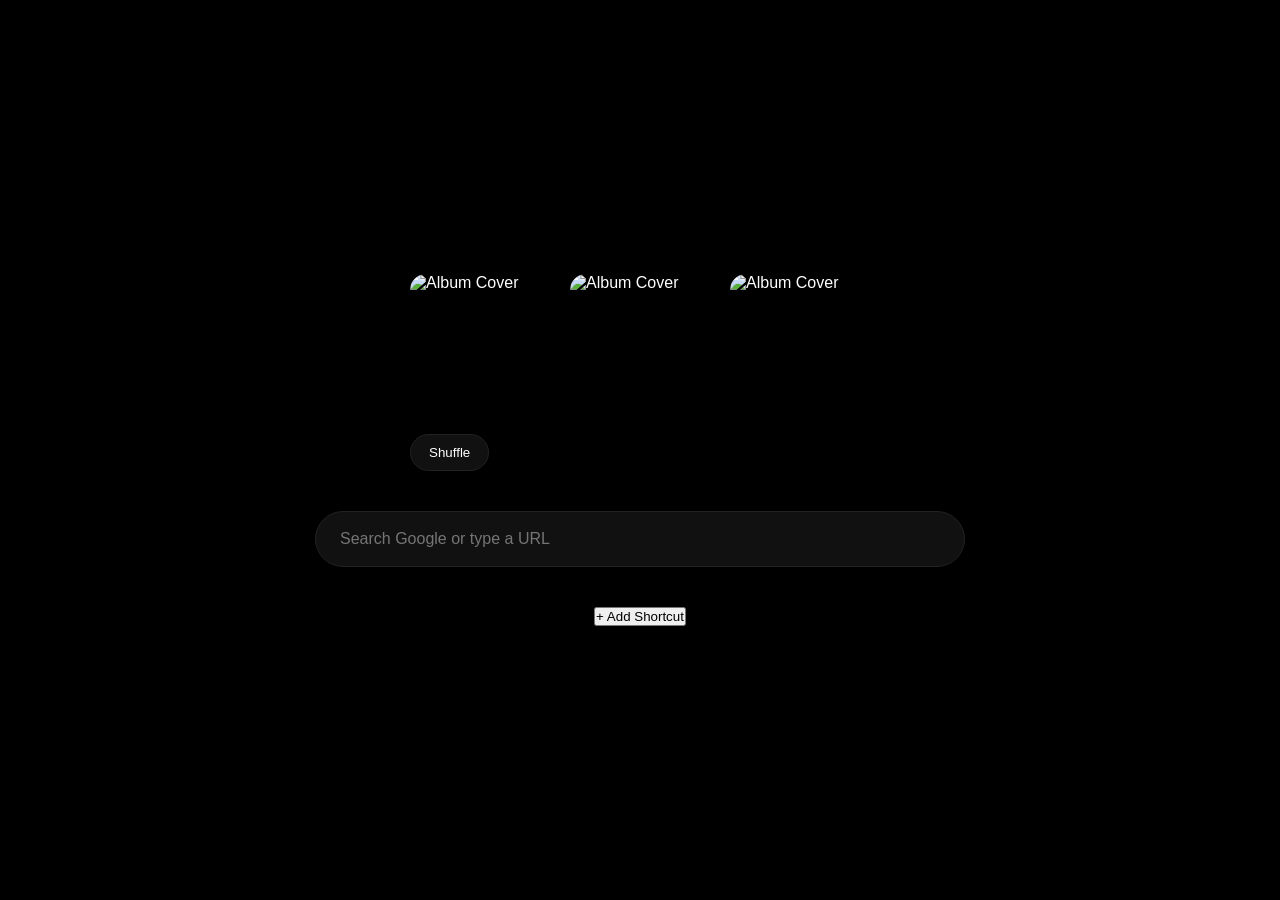
==== index.html @ b963349f "Initial Chrome new tab extension" ====
<!DOCTYPE html>
<html lang="en">
<head>
  <meta charset="UTF-8" />
  <meta name="viewport" content="width=device-width, initial-scale=1.0"/>
  <title>New Tab</title>

  <link rel="stylesheet" href="style.css">
</head>
<body>

  <main class="container">

    <!-- Album Section -->
    <section class="album-showcase">
      <div class="albums" id="albums"></div>

      <button id="shuffleBtn">Shuffle</button>
    </section>

    <!-- Search -->
    <section class="search-section">

      <form action="https://www.google.com/search" method="GET">
        <input
          type="text"
          name="q"
          placeholder="Search Google or type a URL"
          autocomplete="off"
        />
      </form>

    </section>

    <!-- Shortcuts -->
    <section class="shortcuts-section">

      <div class="shortcuts-grid" id="shortcutsGrid"></div>

      <button id="addShortcutBtn">
        + Add Shortcut
      </button>

    </section>

  </main>

  <!-- Modal -->
  <div class="modal hidden" id="modal">

    <div class="modal-content">

      <h2>Add Shortcut</h2>

      <input type="text" id="siteTitle" placeholder="Title">

      <input type="text" id="siteURL" placeholder="https://example.com">

      <button id="saveShortcut">
        Save
      </button>

    </div>

  </div>

  <script src="script.js"></script>

</body>
</html>
---- style.css ----
* {
  margin: 0;
  padding: 0;
  box-sizing: border-box;
}

body {
  background: #000;
  color: white;
  font-family: Arial, sans-serif;

  min-height: 100vh;

  display: flex;
  justify-content: center;
  align-items: center;
}

.container {
  width: 100%;
  max-width: 900px;

  display: flex;
  flex-direction: column;
  align-items: center;

  gap: 40px;
}

/* Albums */

.albums {
  display: flex;
  gap: 20px;
}

.albums img {
  width: 140px;
  height: 140px;

  border-radius: 16px;

  object-fit: cover;

  cursor: pointer;

  transition:
    transform 0.25s ease,
    box-shadow 0.25s ease;
}

.albums img:hover {
  transform: translateY(-6px) scale(1.03);

  box-shadow:
    0 10px 30px rgba(255,255,255,0.15);
}

/* Shuffle */

#shuffleBtn {
  margin-top: 20px;

  background: #111;
  color: white;

  border: 1px solid #222;

  padding: 10px 18px;

  border-radius: 999px;

  cursor: pointer;
}

/* Search */

.search-section form {
  width: 650px;
}

.search-section input {
  width: 100%;

  padding: 18px 24px;

  border-radius: 999px;

  border: 1px solid #222;

  background: #111;

  color: white;

  font-size: 16px;

  outline: none;

  transition:
    border 0.2s ease,
    box-shadow 0.2s ease;
}

.search-section input:focus {
  border-color: #444;

  box-shadow:
    0 0 15px rgba(255,255,255,0.08);
}

/* Shortcuts */

.shortcuts-grid {
  display: grid;

  grid-template-columns:
    repeat(4, 1fr);

  gap: 20px;
}

.shortcut {
  display: flex;
  flex-direction: column;
  align-items: center;

  gap: 10px;

  cursor: pointer;
}

.shortcut-icon {
  width: 52px;
  height: 52px;

  border-radius: 50%;

  background: #111;

  display: flex;
  justify-content: center;
  align-items: center;

  transition:
    transform 0.2s ease,
    background 0.2s ease;
}

.shortcut:hover .shortcut-icon {
  transform: scale(1.08);

  background: #1a1a1a;
}

/* Modal */

.modal {
  position: fixed;
  inset: 0;

  background: rgba(0,0,0,0.7);

  display: flex;
  justify-content: center;
  align-items: center;
}

.hidden {
  display: none;
}

.modal-content {
  background: #111;

  padding: 30px;

  border-radius: 20px;

  width: 350px;

  display: flex;
  flex-direction: column;

  gap: 15px;
}

.modal-content input,
.modal-content button {
  padding: 12px;

  border-radius: 12px;

  border: none;
}
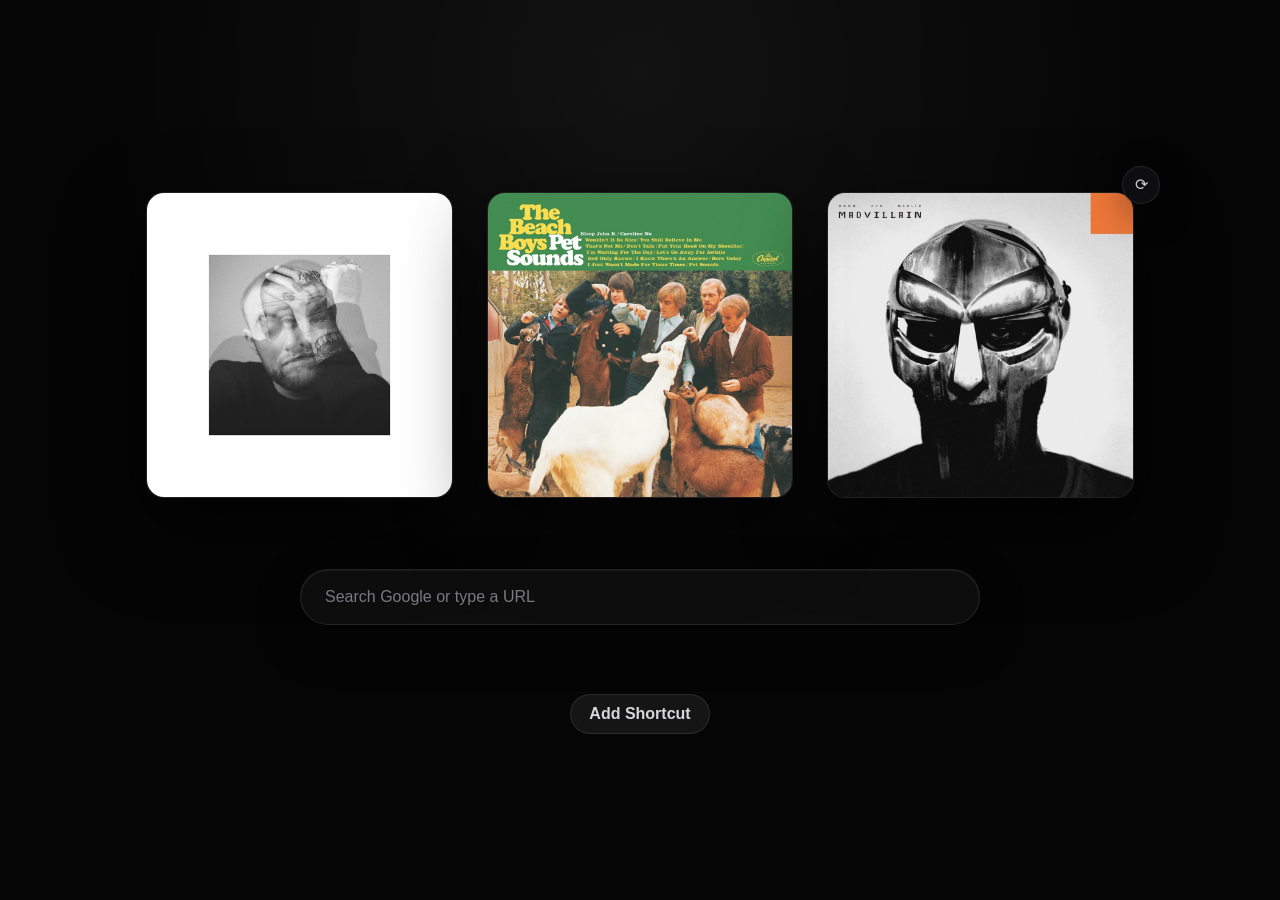
==== commit 844e03b4: "Polish new tab UI" ====
--- a/index.html
+++ b/index.html
@@ -4,7 +4,9 @@
   <meta charset="UTF-8" />
   <meta name="viewport" content="width=device-width, initial-scale=1.0"/>
   <title>New Tab</title>
+  <meta name="theme-color" content="#050505">
 
+  <link rel="icon" href="chrome-logo-sketch-symbol-variant.png" type="image/png">
   <link rel="stylesheet" href="style.css">
 </head>
 <body>
@@ -12,16 +14,18 @@
   <main class="container">
 
     <!-- Album Section -->
-    <section class="album-showcase">
+    <section class="album-showcase" aria-label="Album showcase">
+      <button id="shuffleBtn" class="icon-button" type="button" aria-label="Refresh albums" title="Refresh albums">
+        &#10227;
+      </button>
+
       <div class="albums" id="albums"></div>
-
-      <button id="shuffleBtn">Shuffle</button>
     </section>
 
     <!-- Search -->
     <section class="search-section">
 
-      <form action="https://www.google.com/search" method="GET">
+      <form action="https://www.google.com/search" method="GET" role="search">
         <input
           type="text"
           name="q"
@@ -37,8 +41,8 @@
 
       <div class="shortcuts-grid" id="shortcutsGrid"></div>
 
-      <button id="addShortcutBtn">
-        + Add Shortcut
+      <button id="addShortcutBtn" type="button">
+        Add Shortcut
       </button>
 
     </section>
@@ -46,19 +50,22 @@
   </main>
 
   <!-- Modal -->
-  <div class="modal hidden" id="modal">
+  <div class="modal hidden" id="modal" aria-hidden="true">
 
-    <div class="modal-content">
+    <div class="modal-content" role="dialog" aria-modal="true" aria-labelledby="modalTitle">
 
-      <h2>Add Shortcut</h2>
+      <h2 id="modalTitle">Add Shortcut</h2>
 
-      <input type="text" id="siteTitle" placeholder="Title">
+      <label for="siteTitle">Title</label>
+      <input type="text" id="siteTitle" placeholder="Title" autocomplete="off">
 
-      <input type="text" id="siteURL" placeholder="https://example.com">
+      <label for="siteURL">URL</label>
+      <input type="text" id="siteURL" placeholder="https://example.com" autocomplete="off">
 
-      <button id="saveShortcut">
-        Save
-      </button>
+      <div class="modal-actions">
+        <button id="cancelShortcut" class="secondary-button" type="button">Cancel</button>
+        <button id="saveShortcut" type="button">Save</button>
+      </div>
 
     </div>
 
@@ -67,4 +74,4 @@
   <script src="script.js"></script>
 
 </body>
-</html>+</html>
--- a/style.css
+++ b/style.css
@@ -1,155 +1,309 @@
+:root {
+  color-scheme: dark;
+  --bg: #050505;
+  --panel: #0d0d0f;
+  --panel-soft: #151517;
+  --line: rgba(255, 255, 255, 0.09);
+  --line-strong: rgba(255, 255, 255, 0.16);
+  --text: #f4f4f4;
+  --muted: #9b9b9f;
+  --shadow: 0 22px 70px rgba(0, 0, 0, 0.55);
+  --ease: cubic-bezier(0.22, 1, 0.36, 1);
+}
+
 * {
   margin: 0;
   padding: 0;
   box-sizing: border-box;
 }
 
+html {
+  min-height: 100%;
+}
+
 body {
-  background: #000;
-  color: white;
-  font-family: Arial, sans-serif;
-
   min-height: 100vh;
-
-  display: flex;
-  justify-content: center;
-  align-items: center;
+  background:
+    radial-gradient(circle at 50% 8%, rgba(255, 255, 255, 0.055), transparent 34rem),
+    var(--bg);
+  color: var(--text);
+  font-family: Arial, Helvetica, sans-serif;
+  display: grid;
+  place-items: center;
+  padding: clamp(28px, 5vh, 64px) 20px;
+}
+
+button,
+input {
+  font: inherit;
+}
+
+button {
+  border: 0;
 }
 
 .container {
-  width: 100%;
-  max-width: 900px;
-
+  width: min(100%, 1080px);
   display: flex;
   flex-direction: column;
   align-items: center;
-
-  gap: 40px;
-}
-
-/* Albums */
+  gap: clamp(34px, 5vh, 56px);
+}
+
+/* Album showcase */
+
+.album-showcase {
+  position: relative;
+  width: min(100%, 920px);
+  padding: clamp(16px, 2.5vw, 26px);
+}
 
 .albums {
-  display: flex;
-  gap: 20px;
+  display: grid;
+  grid-template-columns: repeat(3, minmax(0, 1fr));
+  gap: clamp(18px, 3.2vw, 34px);
+  align-items: center;
+}
+
+.album-link {
+  display: block;
+  aspect-ratio: 1;
+  border-radius: 18px;
+  outline: 0;
+}
+
+.album-link:focus-visible {
+  box-shadow: 0 0 0 3px rgba(255, 255, 255, 0.22);
 }
 
 .albums img {
-  width: 140px;
-  height: 140px;
-
-  border-radius: 16px;
-
+  width: 100%;
+  height: 100%;
+  display: block;
+  border-radius: inherit;
   object-fit: cover;
-
+  background: var(--panel);
+  border: 1px solid rgba(255, 255, 255, 0.08);
+  box-shadow:
+    0 30px 80px rgba(0, 0, 0, 0.65),
+    0 1px 0 rgba(255, 255, 255, 0.08) inset;
+  transition:
+    transform 420ms var(--ease),
+    box-shadow 420ms var(--ease),
+    border-color 420ms var(--ease),
+    filter 420ms var(--ease);
+}
+
+.album-link:hover img,
+.album-link:focus-visible img {
+  transform: translateY(-8px) scale(1.025);
+  border-color: rgba(255, 255, 255, 0.18);
+  filter: saturate(1.04) contrast(1.03);
+  box-shadow:
+    0 38px 92px rgba(0, 0, 0, 0.78),
+    0 0 36px rgba(255, 255, 255, 0.08);
+}
+
+.icon-button {
+  position: absolute;
+  top: 0;
+  right: 0;
+  z-index: 2;
+  width: 38px;
+  height: 38px;
+  border-radius: 50%;
+  display: grid;
+  place-items: center;
+  background: rgba(18, 18, 20, 0.82);
+  color: rgba(255, 255, 255, 0.78);
+  border: 1px solid var(--line);
+  box-shadow: 0 12px 36px rgba(0, 0, 0, 0.42);
   cursor: pointer;
-
-  transition:
-    transform 0.25s ease,
-    box-shadow 0.25s ease;
-}
-
-.albums img:hover {
-  transform: translateY(-6px) scale(1.03);
-
-  box-shadow:
-    0 10px 30px rgba(255,255,255,0.15);
-}
-
-/* Shuffle */
-
-#shuffleBtn {
-  margin-top: 20px;
-
-  background: #111;
-  color: white;
-
-  border: 1px solid #222;
-
-  padding: 10px 18px;
-
-  border-radius: 999px;
-
-  cursor: pointer;
+  transition:
+    transform 220ms var(--ease),
+    background 220ms ease,
+    color 220ms ease,
+    box-shadow 220ms ease,
+    border-color 220ms ease;
+}
+
+.icon-button:hover,
+.icon-button:focus-visible {
+  transform: translateY(-2px);
+  color: #fff;
+  background: rgba(28, 28, 30, 0.95);
+  border-color: var(--line-strong);
+  box-shadow:
+    0 16px 42px rgba(0, 0, 0, 0.52),
+    0 0 22px rgba(255, 255, 255, 0.08);
+}
+
+.icon-button:focus-visible {
+  outline: 2px solid rgba(255, 255, 255, 0.28);
+  outline-offset: 3px;
 }
 
 /* Search */
 
+.search-section {
+  width: min(100%, 680px);
+}
+
 .search-section form {
-  width: 650px;
+  width: 100%;
 }
 
 .search-section input {
   width: 100%;
-
-  padding: 18px 24px;
-
+  height: 56px;
+  padding: 0 24px;
   border-radius: 999px;
-
-  border: 1px solid #222;
-
-  background: #111;
-
-  color: white;
-
+  border: 1px solid var(--line);
+  background: rgba(17, 17, 18, 0.88);
+  color: var(--text);
   font-size: 16px;
-
   outline: none;
-
-  transition:
-    border 0.2s ease,
-    box-shadow 0.2s ease;
+  box-shadow:
+    0 16px 45px rgba(0, 0, 0, 0.36),
+    0 1px 0 rgba(255, 255, 255, 0.06) inset;
+  transition:
+    border-color 220ms ease,
+    background 220ms ease,
+    box-shadow 220ms ease,
+    transform 220ms var(--ease);
+}
+
+.search-section input::placeholder {
+  color: #7d7d82;
+}
+
+.search-section input:hover {
+  border-color: rgba(255, 255, 255, 0.14);
 }
 
 .search-section input:focus {
-  border-color: #444;
-
-  box-shadow:
-    0 0 15px rgba(255,255,255,0.08);
+  transform: translateY(-1px);
+  border-color: rgba(255, 255, 255, 0.22);
+  background: rgba(20, 20, 22, 0.98);
+  box-shadow:
+    0 20px 56px rgba(0, 0, 0, 0.5),
+    0 0 0 3px rgba(255, 255, 255, 0.045),
+    0 1px 0 rgba(255, 255, 255, 0.08) inset;
 }
 
 /* Shortcuts */
 
-.shortcuts-grid {
-  display: grid;
-
-  grid-template-columns:
-    repeat(4, 1fr);
-
-  gap: 20px;
-}
-
-.shortcut {
+.shortcuts-section {
+  width: min(100%, 680px);
   display: flex;
   flex-direction: column;
   align-items: center;
-
-  gap: 10px;
-
+  gap: 24px;
+}
+
+.shortcuts-grid {
+  width: 100%;
+  display: grid;
+  grid-template-columns: repeat(auto-fit, minmax(92px, 1fr));
+  gap: 18px 16px;
+}
+
+.shortcut {
+  min-height: 92px;
+  display: flex;
+  flex-direction: column;
+  align-items: center;
+  justify-content: center;
+  gap: 11px;
+  color: var(--muted);
+  text-decoration: none;
+  border-radius: 14px;
   cursor: pointer;
+  outline: 0;
+  transition:
+    color 220ms ease,
+    background 220ms ease,
+    transform 220ms var(--ease);
+}
+
+.shortcut:hover,
+.shortcut:focus-visible {
+  color: var(--text);
+  background: rgba(255, 255, 255, 0.035);
+  transform: translateY(-2px);
 }
 
 .shortcut-icon {
-  width: 52px;
-  height: 52px;
-
+  width: 54px;
+  height: 54px;
   border-radius: 50%;
-
-  background: #111;
-
-  display: flex;
-  justify-content: center;
-  align-items: center;
-
-  transition:
-    transform 0.2s ease,
-    background 0.2s ease;
-}
-
-.shortcut:hover .shortcut-icon {
-  transform: scale(1.08);
-
-  background: #1a1a1a;
+  background: linear-gradient(180deg, #171719, #0f0f10);
+  border: 1px solid var(--line);
+  color: #d7d7d9;
+  display: grid;
+  place-items: center;
+  font-size: 18px;
+  font-weight: 600;
+  box-shadow:
+    0 14px 32px rgba(0, 0, 0, 0.35),
+    0 1px 0 rgba(255, 255, 255, 0.06) inset;
+  transition:
+    transform 220ms var(--ease),
+    border-color 220ms ease,
+    box-shadow 220ms ease,
+    background 220ms ease;
+}
+
+.shortcut:hover .shortcut-icon,
+.shortcut:focus-visible .shortcut-icon {
+  transform: scale(1.05);
+  border-color: var(--line-strong);
+  background: linear-gradient(180deg, #1d1d20, #121214);
+  box-shadow:
+    0 18px 40px rgba(0, 0, 0, 0.46),
+    0 0 20px rgba(255, 255, 255, 0.055);
+}
+
+.shortcut span {
+  max-width: 100%;
+  padding: 0 8px;
+  font-size: 13px;
+  line-height: 1.25;
+  text-align: center;
+  white-space: nowrap;
+  overflow: hidden;
+  text-overflow: ellipsis;
+}
+
+#addShortcutBtn,
+#saveShortcut,
+.secondary-button {
+  min-height: 40px;
+  padding: 0 18px;
+  border-radius: 999px;
+  background: #f2f2f2;
+  color: #111;
+  cursor: pointer;
+  font-weight: 600;
+  transition:
+    transform 200ms var(--ease),
+    background 200ms ease,
+    box-shadow 200ms ease,
+    color 200ms ease;
+}
+
+#addShortcutBtn {
+  background: rgba(255, 255, 255, 0.065);
+  color: #d7d7da;
+  border: 1px solid var(--line);
+}
+
+#addShortcutBtn:hover,
+#addShortcutBtn:focus-visible {
+  transform: translateY(-1px);
+  background: rgba(255, 255, 255, 0.1);
+  color: #fff;
+  box-shadow: 0 12px 30px rgba(0, 0, 0, 0.35);
 }
 
 /* Modal */
@@ -157,38 +311,154 @@
 .modal {
   position: fixed;
   inset: 0;
-
-  background: rgba(0,0,0,0.7);
-
-  display: flex;
-  justify-content: center;
-  align-items: center;
-}
-
-.hidden {
-  display: none;
+  display: grid;
+  place-items: center;
+  padding: 22px;
+  background: rgba(0, 0, 0, 0.58);
+  backdrop-filter: blur(14px);
+  opacity: 1;
+  visibility: visible;
+  transition:
+    opacity 220ms ease,
+    visibility 220ms ease;
+}
+
+.modal.hidden {
+  opacity: 0;
+  visibility: hidden;
+  pointer-events: none;
 }
 
 .modal-content {
-  background: #111;
-
-  padding: 30px;
-
-  border-radius: 20px;
-
-  width: 350px;
-
+  width: min(100%, 380px);
   display: flex;
   flex-direction: column;
-
-  gap: 15px;
-}
-
-.modal-content input,
-.modal-content button {
-  padding: 12px;
-
+  gap: 12px;
+  padding: 26px;
+  border-radius: 22px;
+  background: rgba(16, 16, 18, 0.94);
+  border: 1px solid var(--line-strong);
+  box-shadow: var(--shadow);
+  transform: translateY(0) scale(1);
+  transition: transform 240ms var(--ease);
+}
+
+.modal.hidden .modal-content {
+  transform: translateY(10px) scale(0.98);
+}
+
+.modal-content h2 {
+  margin-bottom: 6px;
+  font-size: 20px;
+  font-weight: 650;
+}
+
+.modal-content label {
+  margin-top: 8px;
+  color: var(--muted);
+  font-size: 12px;
+}
+
+.modal-content input {
+  width: 100%;
+  height: 46px;
+  padding: 0 14px;
   border-radius: 12px;
-
-  border: none;
-}+  border: 1px solid var(--line);
+  background: #0b0b0c;
+  color: var(--text);
+  outline: none;
+  transition:
+    border-color 200ms ease,
+    box-shadow 200ms ease,
+    background 200ms ease;
+}
+
+.modal-content input:focus {
+  border-color: rgba(255, 255, 255, 0.26);
+  background: #111113;
+  box-shadow: 0 0 0 3px rgba(255, 255, 255, 0.055);
+}
+
+.modal-actions {
+  display: flex;
+  justify-content: flex-end;
+  gap: 10px;
+  margin-top: 12px;
+}
+
+#saveShortcut:hover,
+#saveShortcut:focus-visible {
+  transform: translateY(-1px);
+  background: #fff;
+  box-shadow: 0 12px 30px rgba(255, 255, 255, 0.1);
+}
+
+.secondary-button {
+  background: transparent;
+  color: #c6c6ca;
+  border: 1px solid var(--line);
+}
+
+.secondary-button:hover,
+.secondary-button:focus-visible {
+  color: #fff;
+  background: rgba(255, 255, 255, 0.06);
+}
+
+@media (min-width: 1280px) {
+  .container {
+    width: min(100%, 1180px);
+  }
+
+  .album-showcase {
+    width: min(100%, 1040px);
+  }
+}
+
+@media (max-width: 700px) {
+  body {
+    align-items: start;
+  }
+
+  .container {
+    gap: 34px;
+  }
+
+  .album-showcase {
+    padding: 34px 0 0;
+  }
+
+  .albums {
+    gap: 12px;
+  }
+
+  .album-link {
+    border-radius: 13px;
+  }
+
+  .icon-button {
+    top: 0;
+    right: 0;
+  }
+
+  .search-section input {
+    height: 52px;
+    padding: 0 20px;
+  }
+
+  .shortcuts-grid {
+    grid-template-columns: repeat(3, minmax(0, 1fr));
+    gap: 12px 8px;
+  }
+}
+
+@media (max-width: 420px) {
+  body {
+    padding-inline: 16px;
+  }
+
+  .shortcuts-grid {
+    grid-template-columns: repeat(2, minmax(0, 1fr));
+  }
+}
